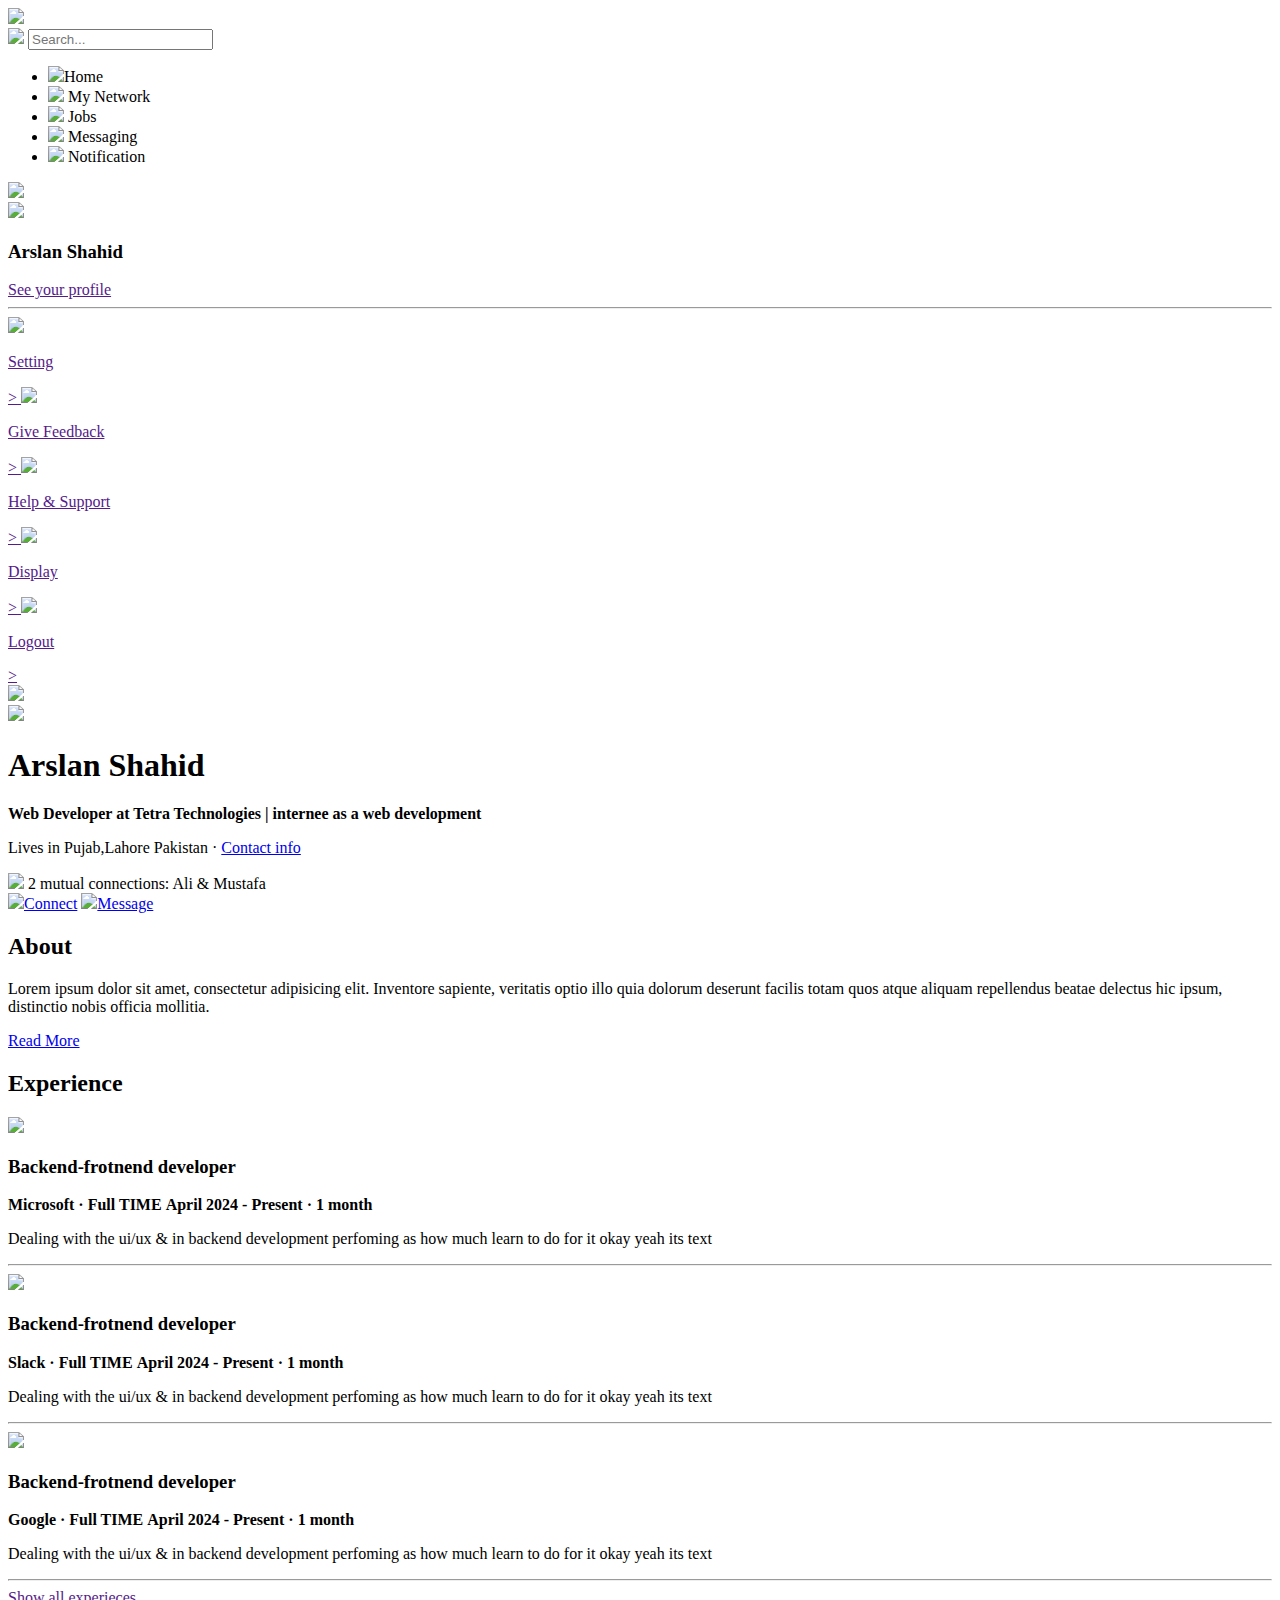
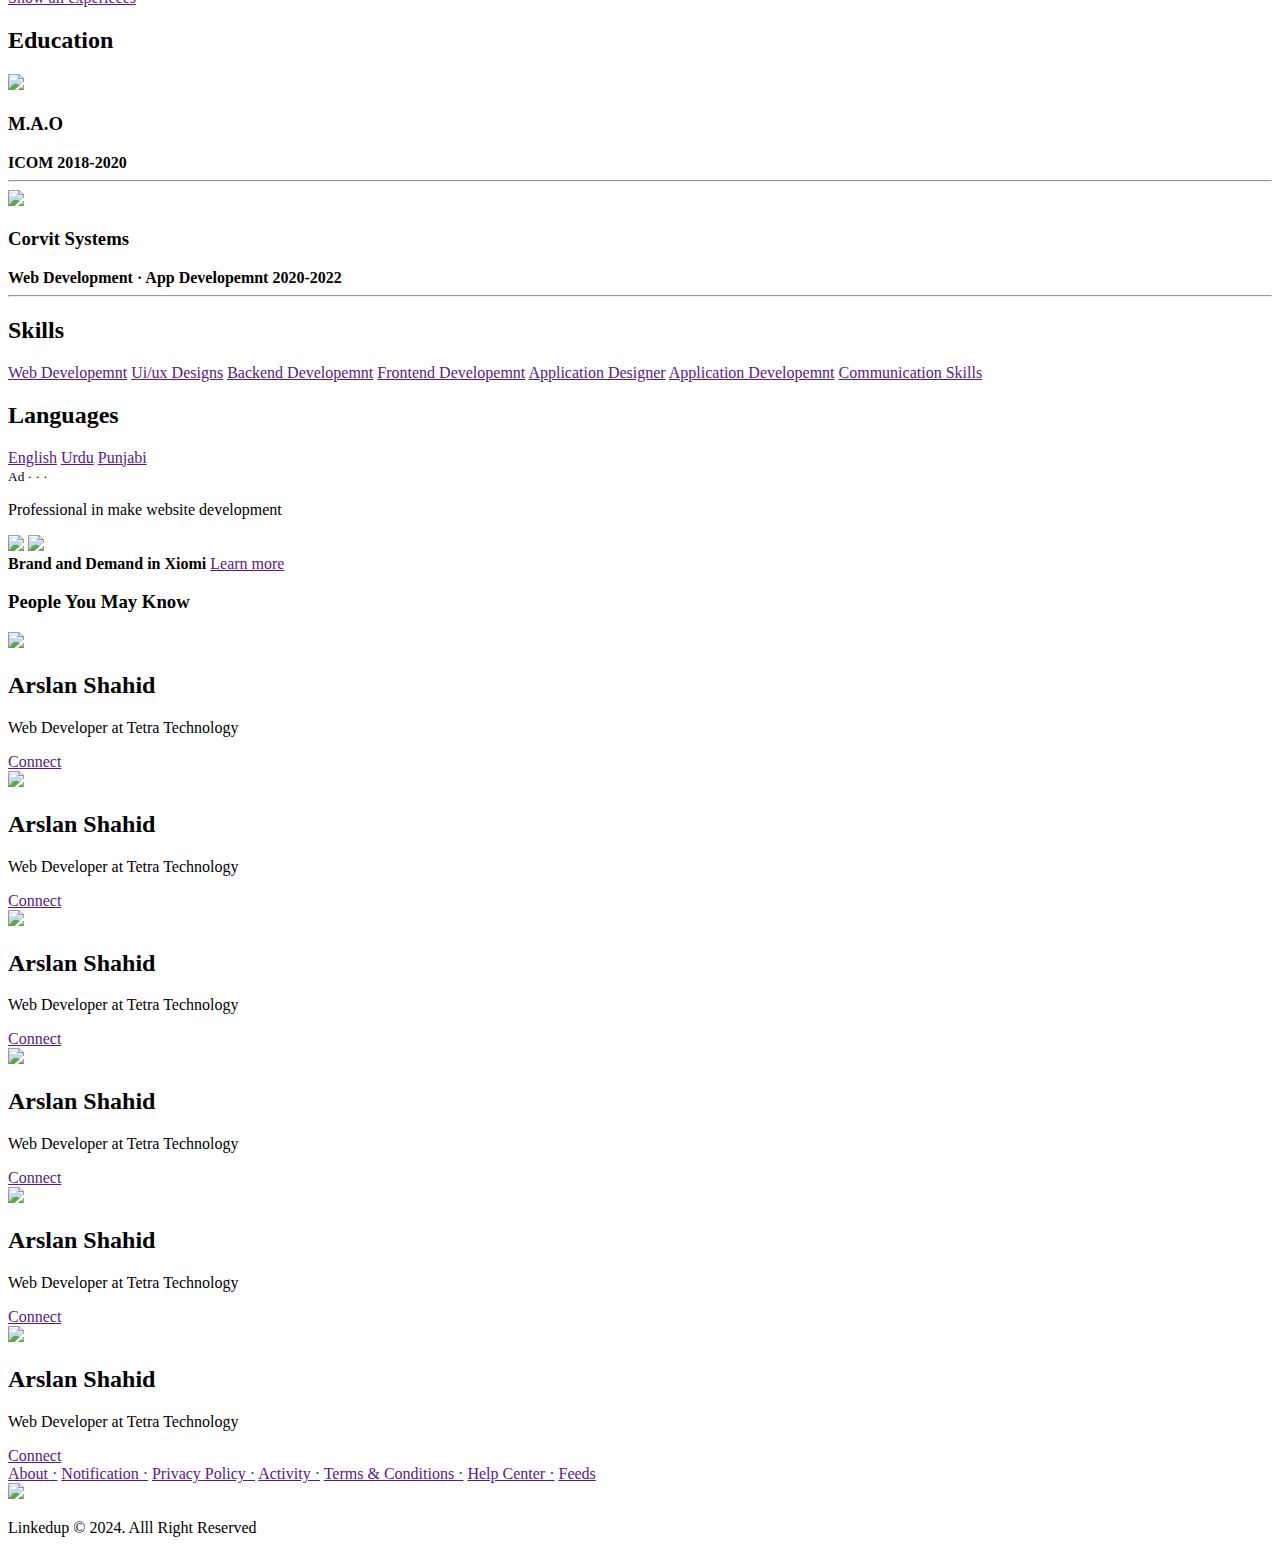
==== profile.html @ 80c4f00a "Add files via upload" ====
<!DOCTYPE html>
<html lang="en">
<head>
    <meta charset="UTF-8">
    <meta name="viewport" content="width=device-width, initial-scale=1.0">
    <title>Linkedim | Clone Practice</title>
    <link rel="stylesheet" href="css/style.css" >
</head>
<body>

<nav class="navbar">
    <div class="navbar-left">
        <a href="index.html" class="logo"><img src="images/logo.png"></a>

        <div class="searchbox">
           <img src="images/search.png">
           <input type="text" placeholder="Search...">
        </div>
    </div>
    <div class="navbar-center">
        <ul>
            <li><a class="active-link"><img src="images/home.png"><span>Home</span></a></li>
            <li><a><img src="images/network.png"> <span>My Network</span></a></li>
            <li><a><img src="images/jobs.png"> <span>Jobs</span></a></li>
            <li><a><img src="images/message.png"> <span>Messaging</span></a></li>
            <li><a><img src="images/notification.png"> <span>Notification</span></a></li>
        </ul>
    </div>
    <div class="navbar-right">
        <div class="online" onclick="togglemenu()">
         <img src="images/user-1.jpg" class="nav-profile-img">
        </div>
    </div>

     <div class="profile-menu-dropdown" id="profileMenu">
        <div class="profile-menu">
            <div class="user-info">
                <img src="images/user-1.jpg">
                <div>
                    <h3>Arslan Shahid</h3>
                    <a href="">See your profile</a>
                </div>
            </div>
            <hr>
            <a href="" class="profile-menu-link">
                <img src="images/setting.png">
                <p>Setting</p>
                <span>></span>
            </a>
            <a href="" class="profile-menu-link">
                <img src="images/feedback.png">
                <p>Give Feedback</p>
                <span>></span>
            </a>
            <a href="" class="profile-menu-link">
                <img src="images/help.png">
                <p>Help & Support</p>
                <span>></span>
            </a>
            <a href="" class="profile-menu-link">
                <img src="images/display.png">
                <p>Display</p>
                <span>></span>
            </a>
            <a href="" class="profile-menu-link">
                <img src="images/logout.png">
                <p>Logout</p>
                <span>></span>
            </a>
        </div>
     </div>
</nav>
<!-- ------------------------- Top Navigation Navbar ended ----------------- -->

   <div class="container">    
    <div class="profile-main">
          <div class="profile-container">
             <img src="images/cover-pic.png" width="100%">
              <div class="profile-container-inner">
                 <img src="images/user-1.jpg" class="profile-pic">
                  <h1>Arslan Shahid</h1>
                  <b>Web Developer at Tetra Technologies | internee as a web development </b>
                   <p>Lives in Pujab,Lahore Pakistan &middot; <a href="#">Contact info</a></p>
                   <div class="mutual-connection">
                       <img src="images/user-1.jpg" width="26px">
                        <span>2 mutual connections: Ali & Mustafa</span>           
                   </div>
                   <div class="profile-btn">
                      <a href="#" class="primary-btn"><img src="images/connect.png">Connect</a>
                      <a href="#"><img src="images/message.png">Message</a>
                   </div>
              </div>
          </div>
          <div class="profile-description">
             <h2>About</h2>
             <p>Lorem ipsum dolor sit amet, consectetur adipisicing elit. Inventore sapiente, veritatis optio illo quia dolorum deserunt facilis totam
                 quos atque aliquam repellendus beatae delectus hic ipsum, distinctio nobis officia mollitia.</p>
                 <a href="#" class="see-more-link">Read More</a>
          </div>
          <div class="profile-description">
            <h2>Experience</h2>
            <div class="profile-experience">
                <img src="images/microsoft.png" >
                <div>
                    <h3>Backend-frotnend developer</h3>
                    <b>Microsoft &middot; Full TIME</b>
                    <b>April 2024 - Present &middot;  1 month</b>
                    <p>Dealing with the ui/ux & in backend development perfoming 
                       as how much learn to do for it okay yeah its text </p>
                       <hr>
                </div>
            </div>
            <div class="profile-experience">
                <img src="images/slack.png" >
                <div>
                    <h3>Backend-frotnend developer</h3>
                    <b>Slack &middot; Full TIME</b>
                    <b>April 2024 - Present &middot;  1 month</b>
                    <p>Dealing with the ui/ux & in backend development perfoming 
                       as how much learn to do for it okay yeah its text </p>
                       <hr>
                </div>
            </div>
            <div class="profile-experience">
                <img src="images/google.png" >
                <div>
                    <h3>Backend-frotnend developer</h3>
                    <b>Google &middot; Full TIME</b>
                    <b>April 2024 - Present &middot;  1 month</b>
                    <p>Dealing with the ui/ux & in backend development perfoming 
                       as how much learn to do for it okay yeah its text </p>
                       <hr>
                       <a href="" class="experience-link">Show all experieces<img src="images/right-arrow.png" alt=""></a>
                </div>
            </div>         
          </div>

          <div class="profile-description">
            <h2>Education</h2>
            <div class="profile-experience">
                <img src="images/stanford.png">
                <div>
                    <h3>M.A.O</h3>
                    <b>ICOM</b>
                    <b>2018-2020</b>
                    <hr>
                </div>
            </div>
            <div class="profile-experience">
                <img src="images/north.png">
                <div>
                    <h3>Corvit Systems</h3>
                    <b>Web Development &middot; App Developemnt</b>
                    <b>2020-2022</b>
                    <hr>
                </div>
            </div>
          </div>

          <div class="profile-description">
            <h2>Skills</h2>
             <a href="" class="skills-btn">Web Developemnt</a>
             <a href="" class="skills-btn">Ui/ux Designs</a>
             <a href="" class="skills-btn">Backend Developemnt</a>
             <a href="" class="skills-btn">Frontend Developemnt</a>
             <a href="" class="skills-btn">Application Designer</a>
             <a href="" class="skills-btn">Application Developemnt</a>
             <a href="" class="skills-btn">Communication Skills</a>
          </div>
     <div class="profile-description">
        <h2>Languages</h2>
        <a href="" class="language-btn">English</a>
        <a href="" class="language-btn">Urdu</a>
        <a href="" class="language-btn">Punjabi</a>
     </div>
    </div>

     <div class="profile-sidebar-right">
        <div class="sidebar-ad">
            <small>Ad &middot; &middot; &middot;</small>
            <P>Professional in make website development </P>   
              <div>
                <img src="images/user-1.jpg" >
                <img src="images/mi-logo.png" >
              </div>
              <b>Brand and Demand in Xiomi</b>
              <a href="" class="ad-button">Learn more</a>
          </div> 
          <div class="sidebar-people">
             <h3>People You May Know</h3>

             <div class="sidebar-people-row">
                <img src="images/user-1.jpg">
                <div>
                    <h2>Arslan Shahid</h2>
                    <p>Web Developer at Tetra Technology</p>
                    <a href="">Connect</a>
                </div>
             </div>
             <div class="sidebar-people-row">
                <img src="images/user-1.jpg">
                <div>
                    <h2>Arslan Shahid</h2>
                    <p>Web Developer at Tetra Technology</p>
                    <a href="">Connect</a>
                </div>
             </div>
             <div class="sidebar-people-row">
                <img src="images/user-1.jpg">
                <div>
                    <h2>Arslan Shahid</h2>
                    <p>Web Developer at Tetra Technology</p>
                    <a href="">Connect</a>
                </div>
             </div>
             <div class="sidebar-people-row">
                <img src="images/user-1.jpg">
                <div>
                    <h2>Arslan Shahid</h2>
                    <p>Web Developer at Tetra Technology</p>
                    <a href="">Connect</a>
                </div>
             </div>
             <div class="sidebar-people-row">
                <img src="images/user-1.jpg">
                <div>
                    <h2>Arslan Shahid</h2>
                    <p>Web Developer at Tetra Technology</p>
                    <a href="">Connect</a>
                </div>
             </div>
             <div class="sidebar-people-row">
                <img src="images/user-1.jpg">
                <div>
                    <h2>Arslan Shahid</h2>
                    <p>Web Developer at Tetra Technology</p>
                    <a href="">Connect</a>
                </div>
             </div>
          </div>
     </div>
   </div>
   
    <div class="profile-footer">
        <div class="sidebar-usefull-link">
            <a href="">About  &middot;</a>
            <a href="">Notification  &middot;</a>
            <a href="">Privacy Policy  &middot;</a>
            <a href="">Activity  &middot;</a>
            <a href="">Terms & Conditions  &middot;</a>
            <a href="">Help Center  &middot;</a>
            <a href="">Feeds</a>
        </div> 
        <div class="copyright-msg">
            <img src="images/logo.png">
            <p>Linkedup &#169; 2024. Alll Right Reserved</p>
      </div>
    </div>






<script>
  let profileMenu = document.getElementById("profileMenu");
     function togglemenu(){
         profileMenu.classList.toggle("open-menu");
     }
</script>
</body>
</html>
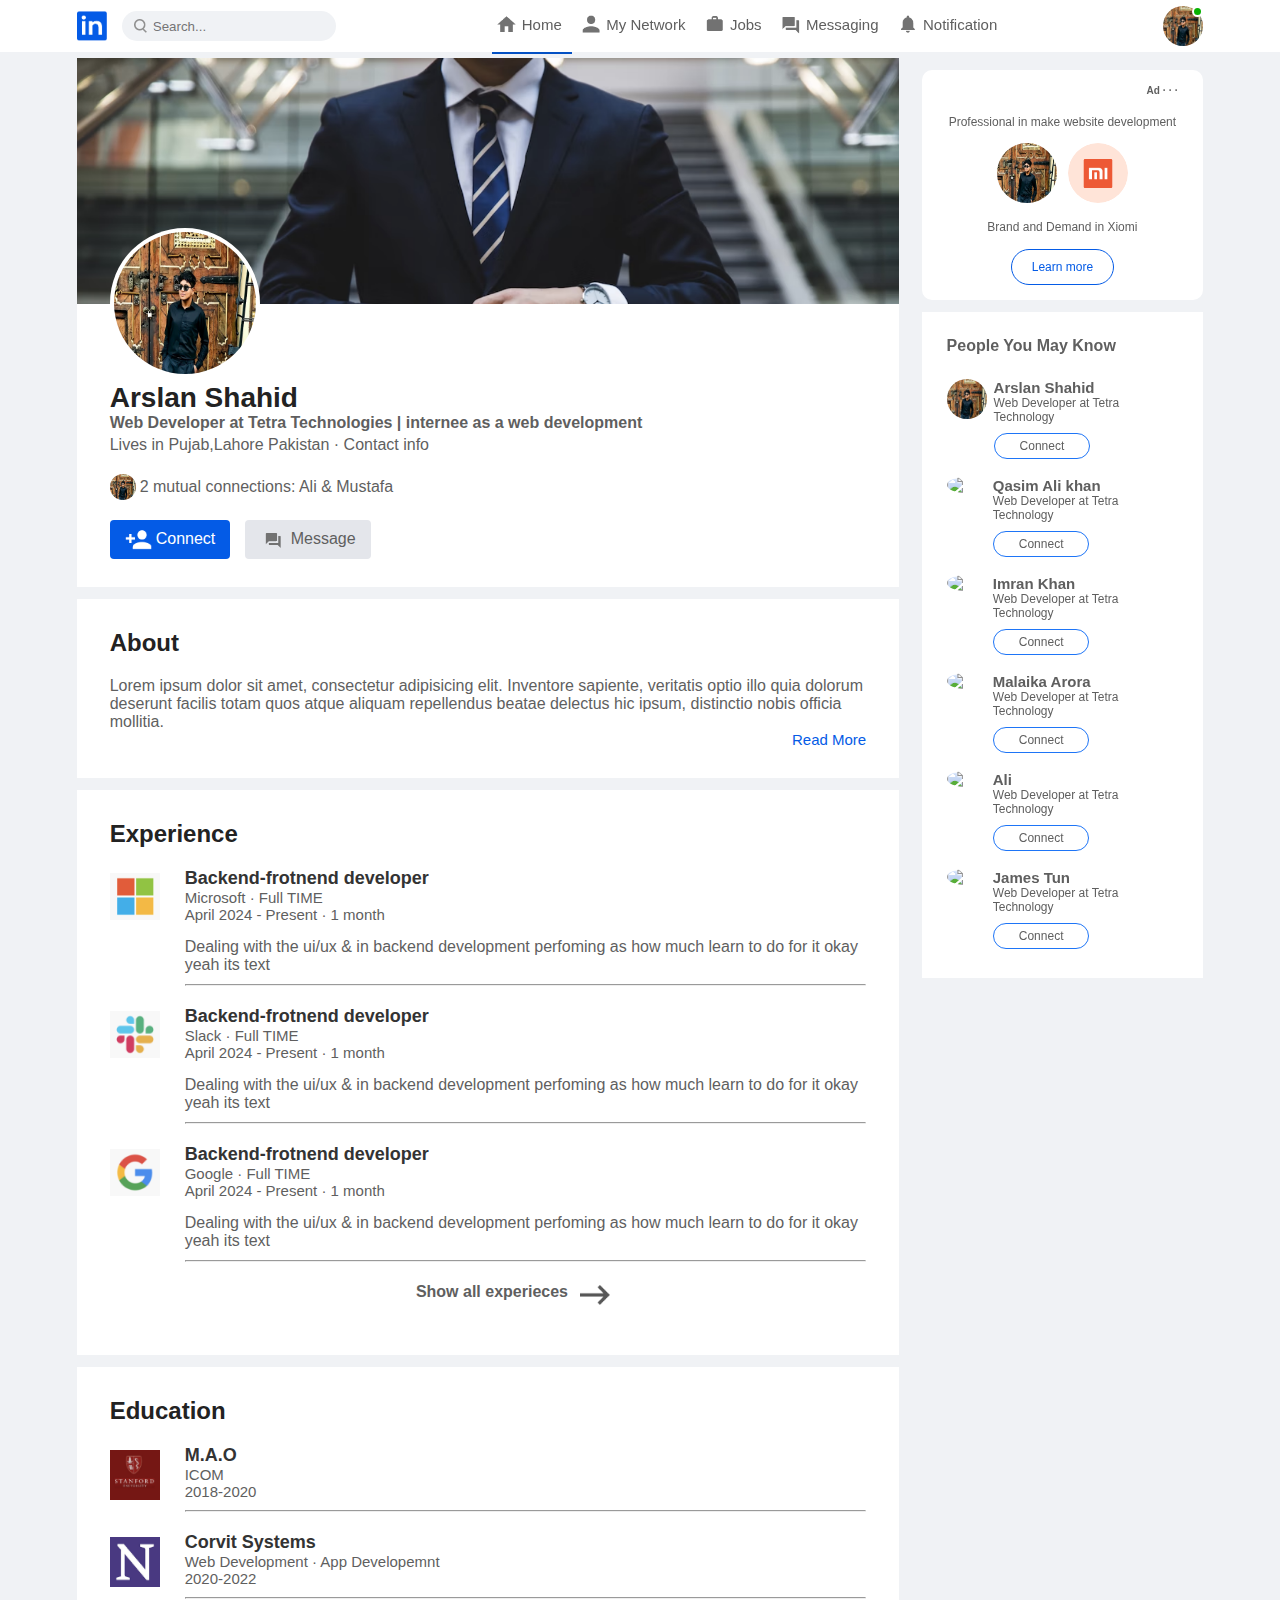
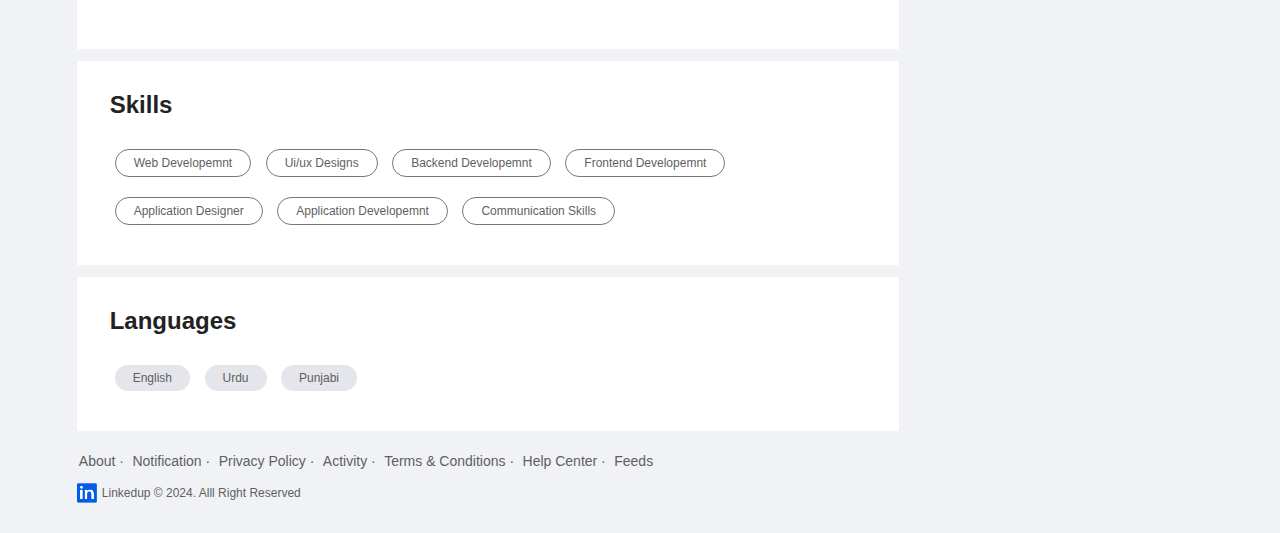
==== commit ada968b2: "updated" ====
--- a/profile.html
+++ b/profile.html
@@ -1,272 +1,273 @@
 <!DOCTYPE html>
 <html lang="en">
+
 <head>
     <meta charset="UTF-8">
     <meta name="viewport" content="width=device-width, initial-scale=1.0">
     <title>Linkedim | Clone Practice</title>
-    <link rel="stylesheet" href="css/style.css" >
+    <link rel="stylesheet" href="css/style.css">
 </head>
+
 <body>
-
-<nav class="navbar">
-    <div class="navbar-left">
-        <a href="index.html" class="logo"><img src="images/logo.png"></a>
-
-        <div class="searchbox">
-           <img src="images/search.png">
-           <input type="text" placeholder="Search...">
+    
+   <div class="nav-container">
+    <nav class="navbar">
+        <div class="navbar-left">
+            <a href="index.html" class="logo"><img src="images/logo.png"></a>
+
+            <div class="searchbox">
+                <img src="images/search.png">
+                <input type="text" placeholder="Search...">
+            </div>
+        </div>
+        <div class="navbar-center">
+            <ul>
+                <li><a class="active-link"><img src="images/home.png"><span>Home</span></a></li>
+                <li><a><img src="images/network.png"> <span>My Network</span></a></li>
+                <li><a><img src="images/jobs.png"> <span>Jobs</span></a></li>
+                <li><a><img src="images/message.png"> <span>Messaging</span></a></li>
+                <li><a><img src="images/notification.png"> <span>Notification</span></a></li>
+            </ul>
+        </div>
+        <div class="navbar-right">
+            <div class="online" onclick="togglemenu()">
+                <img src="images/user-1.jpg" class="nav-profile-img">
+            </div>
+        </div>
+
+        <div class="profile-menu-dropdown" id="profileMenu">
+            <div class="profile-menu">
+                <div class="user-info">
+                    <img src="images/user-1.jpg">
+                    <div>
+                        <h3>Arslan Shahid</h3>
+                        <a href="">See your profile</a>
+                    </div>
+                </div>
+                <hr>
+                <a href="" class="profile-menu-link">
+                    <img src="images/setting.png">
+                    <p>Setting</p>
+                    <span>></span>
+                </a>
+                <a href="" class="profile-menu-link">
+                    <img src="images/feedback.png">
+                    <p>Give Feedback</p>
+                    <span>></span>
+                </a>
+                <a href="" class="profile-menu-link">
+                    <img src="images/help.png">
+                    <p>Help & Support</p>
+                    <span>></span>
+                </a>
+                <a href="" class="profile-menu-link">
+                    <img src="images/display.png">
+                    <p>Display</p>
+                    <span>></span>
+                </a>
+                <a href="" class="profile-menu-link">
+                    <img src="images/logout.png">
+                    <p>Logout</p>
+                    <span>></span>
+                </a>
+            </div>
+        </div>
+    </nav>
+   </div>
+    <!-- ------------------------- Top Navigation Navbar ended ----------------- -->
+
+    <div class="container">
+        <div class="profile-main">
+            <div class="profile-container">
+                <img src="images/cover-pic.png" width="100%">
+                <div class="profile-container-inner">
+                    <img src="images/user-1.jpg" class="profile-pic">
+                    <h1>Arslan Shahid</h1>
+                    <b>Web Developer at Tetra Technologies | internee as a web development </b>
+                    <p>Lives in Pujab,Lahore Pakistan &middot; <a href="#">Contact info</a></p>
+                    <div class="mutual-connection">
+                        <img src="images/user-1.jpg" width="26px">
+                        <span>2 mutual connections: Ali & Mustafa</span>
+                    </div>
+                    <div class="profile-btn">
+                        <a href="#" class="primary-btn"><img src="images/connect.png">Connect</a>
+                        <a href="#"><img src="images/message.png">Message</a>
+                    </div>
+                </div>
+            </div>
+            <div class="profile-description">
+                <h2>About</h2>
+                <p>Lorem ipsum dolor sit amet, consectetur adipisicing elit. Inventore sapiente, veritatis optio illo
+                    quia dolorum deserunt facilis totam
+                    quos atque aliquam repellendus beatae delectus hic ipsum, distinctio nobis officia mollitia.</p>
+                <a href="#" class="see-more-link">Read More</a>
+            </div>
+            <div class="profile-description">
+                <h2>Experience</h2>
+                <div class="profile-experience">
+                    <img src="images/microsoft.png">
+                    <div>
+                        <h3>Backend-frotnend developer</h3>
+                        <b>Microsoft &middot; Full TIME</b>
+                        <b>April 2024 - Present &middot; 1 month</b>
+                        <p>Dealing with the ui/ux & in backend development perfoming
+                            as how much learn to do for it okay yeah its text </p>
+                        <hr>
+                    </div>
+                </div>
+                <div class="profile-experience">
+                    <img src="images/slack.png">
+                    <div>
+                        <h3>Backend-frotnend developer</h3>
+                        <b>Slack &middot; Full TIME</b>
+                        <b>April 2024 - Present &middot; 1 month</b>
+                        <p>Dealing with the ui/ux & in backend development perfoming
+                            as how much learn to do for it okay yeah its text </p>
+                        <hr>
+                    </div>
+                </div>
+                <div class="profile-experience">
+                    <img src="images/google.png">
+                    <div>
+                        <h3>Backend-frotnend developer</h3>
+                        <b>Google &middot; Full TIME</b>
+                        <b>April 2024 - Present &middot; 1 month</b>
+                        <p>Dealing with the ui/ux & in backend development perfoming
+                            as how much learn to do for it okay yeah its text </p>
+                        <hr>
+                        <a href="" class="experience-link">Show all experieces<img src="images/right-arrow.png"
+                                alt=""></a>
+                    </div>
+                </div>
+            </div>
+
+            <div class="profile-description">
+                <h2>Education</h2>
+                <div class="profile-experience">
+                    <img src="images/stanford.png">
+                    <div>
+                        <h3>M.A.O</h3>
+                        <b>ICOM</b>
+                        <b>2018-2020</b>
+                        <hr>
+                    </div>
+                </div>
+                <div class="profile-experience">
+                    <img src="images/north.png">
+                    <div>
+                        <h3>Corvit Systems</h3>
+                        <b>Web Development &middot; App Developemnt</b>
+                        <b>2020-2022</b>
+                        <hr>
+                    </div>
+                </div>
+            </div>
+
+            <div class="profile-description">
+                <h2>Skills</h2>
+                <a href="" class="skills-btn">Web Developemnt</a>
+                <a href="" class="skills-btn">Ui/ux Designs</a>
+                <a href="" class="skills-btn">Backend Developemnt</a>
+                <a href="" class="skills-btn">Frontend Developemnt</a>
+                <a href="" class="skills-btn">Application Designer</a>
+                <a href="" class="skills-btn">Application Developemnt</a>
+                <a href="" class="skills-btn">Communication Skills</a>
+            </div>
+            <div class="profile-description">
+                <h2>Languages</h2>
+                <a href="" class="language-btn">English</a>
+                <a href="" class="language-btn">Urdu</a>
+                <a href="" class="language-btn">Punjabi</a>
+            </div>
+        </div>
+
+        <div class="profile-sidebar-right">
+            <div class="sidebar-ad">
+                <small>Ad &middot; &middot; &middot;</small>
+                <P>Professional in make website development </P>
+                <div>
+                    <img src="images/user-1.jpg">
+                    <img src="images/mi-logo.png">
+                </div>
+                <b>Brand and Demand in Xiomi</b>
+                <a href="" class="ad-button">Learn more</a>
+            </div>
+            <div class="sidebar-people">
+                <h3>People You May Know</h3>
+
+                <div class="sidebar-people-row">
+                    <img src="images/user-1.jpg">
+                    <div>
+                        <h2>Arslan Shahid</h2>
+                        <p>Web Developer at Tetra Technology</p>
+                        <a href="">Connect</a>
+                    </div>
+                </div>
+                <div class="sidebar-people-row">
+                    <img src="images/connect2.jpeg">
+                    <div>
+                        <h2>Qasim Ali khan</h2>
+                        <p>Web Developer at Tetra Technology</p>
+                        <a href="">Connect</a>
+                    </div>
+                </div>
+                <div class="sidebar-people-row">
+                    <img src="images/connect3.jpeg">
+                    <div>
+                        <h2>Imran Khan</h2>
+                        <p>Web Developer at Tetra Technology</p>
+                        <a href="">Connect</a>
+                    </div>
+                </div>
+                <div class="sidebar-people-row">
+                    <img src="images/connect4.jpeg">
+                    <div>
+                        <h2>Malaika Arora</h2>
+                        <p>Web Developer at Tetra Technology</p>
+                        <a href="">Connect</a>
+                    </div>
+                </div>
+                <div class="sidebar-people-row">
+                    <img src="images/connect5.jpeg">
+                    <div>
+                        <h2>Ali</h2>
+                        <p>Web Developer at Tetra Technology</p>
+                        <a href="">Connect</a>
+                    </div>
+                </div>
+                <div class="sidebar-people-row">
+                    <img src="images/connect6.jpeg">
+                    <div>
+                        <h2>James Tun</h2>
+                        <p>Web Developer at Tetra Technology</p>
+                        <a href="">Connect</a>
+                    </div>
+                </div>
+            </div>
         </div>
     </div>
-    <div class="navbar-center">
-        <ul>
-            <li><a class="active-link"><img src="images/home.png"><span>Home</span></a></li>
-            <li><a><img src="images/network.png"> <span>My Network</span></a></li>
-            <li><a><img src="images/jobs.png"> <span>Jobs</span></a></li>
-            <li><a><img src="images/message.png"> <span>Messaging</span></a></li>
-            <li><a><img src="images/notification.png"> <span>Notification</span></a></li>
-        </ul>
-    </div>
-    <div class="navbar-right">
-        <div class="online" onclick="togglemenu()">
-         <img src="images/user-1.jpg" class="nav-profile-img">
-        </div>
-    </div>
-
-     <div class="profile-menu-dropdown" id="profileMenu">
-        <div class="profile-menu">
-            <div class="user-info">
-                <img src="images/user-1.jpg">
-                <div>
-                    <h3>Arslan Shahid</h3>
-                    <a href="">See your profile</a>
-                </div>
-            </div>
-            <hr>
-            <a href="" class="profile-menu-link">
-                <img src="images/setting.png">
-                <p>Setting</p>
-                <span>></span>
-            </a>
-            <a href="" class="profile-menu-link">
-                <img src="images/feedback.png">
-                <p>Give Feedback</p>
-                <span>></span>
-            </a>
-            <a href="" class="profile-menu-link">
-                <img src="images/help.png">
-                <p>Help & Support</p>
-                <span>></span>
-            </a>
-            <a href="" class="profile-menu-link">
-                <img src="images/display.png">
-                <p>Display</p>
-                <span>></span>
-            </a>
-            <a href="" class="profile-menu-link">
-                <img src="images/logout.png">
-                <p>Logout</p>
-                <span>></span>
-            </a>
-        </div>
-     </div>
-</nav>
-<!-- ------------------------- Top Navigation Navbar ended ----------------- -->
-
-   <div class="container">    
-    <div class="profile-main">
-          <div class="profile-container">
-             <img src="images/cover-pic.png" width="100%">
-              <div class="profile-container-inner">
-                 <img src="images/user-1.jpg" class="profile-pic">
-                  <h1>Arslan Shahid</h1>
-                  <b>Web Developer at Tetra Technologies | internee as a web development </b>
-                   <p>Lives in Pujab,Lahore Pakistan &middot; <a href="#">Contact info</a></p>
-                   <div class="mutual-connection">
-                       <img src="images/user-1.jpg" width="26px">
-                        <span>2 mutual connections: Ali & Mustafa</span>           
-                   </div>
-                   <div class="profile-btn">
-                      <a href="#" class="primary-btn"><img src="images/connect.png">Connect</a>
-                      <a href="#"><img src="images/message.png">Message</a>
-                   </div>
-              </div>
-          </div>
-          <div class="profile-description">
-             <h2>About</h2>
-             <p>Lorem ipsum dolor sit amet, consectetur adipisicing elit. Inventore sapiente, veritatis optio illo quia dolorum deserunt facilis totam
-                 quos atque aliquam repellendus beatae delectus hic ipsum, distinctio nobis officia mollitia.</p>
-                 <a href="#" class="see-more-link">Read More</a>
-          </div>
-          <div class="profile-description">
-            <h2>Experience</h2>
-            <div class="profile-experience">
-                <img src="images/microsoft.png" >
-                <div>
-                    <h3>Backend-frotnend developer</h3>
-                    <b>Microsoft &middot; Full TIME</b>
-                    <b>April 2024 - Present &middot;  1 month</b>
-                    <p>Dealing with the ui/ux & in backend development perfoming 
-                       as how much learn to do for it okay yeah its text </p>
-                       <hr>
-                </div>
-            </div>
-            <div class="profile-experience">
-                <img src="images/slack.png" >
-                <div>
-                    <h3>Backend-frotnend developer</h3>
-                    <b>Slack &middot; Full TIME</b>
-                    <b>April 2024 - Present &middot;  1 month</b>
-                    <p>Dealing with the ui/ux & in backend development perfoming 
-                       as how much learn to do for it okay yeah its text </p>
-                       <hr>
-                </div>
-            </div>
-            <div class="profile-experience">
-                <img src="images/google.png" >
-                <div>
-                    <h3>Backend-frotnend developer</h3>
-                    <b>Google &middot; Full TIME</b>
-                    <b>April 2024 - Present &middot;  1 month</b>
-                    <p>Dealing with the ui/ux & in backend development perfoming 
-                       as how much learn to do for it okay yeah its text </p>
-                       <hr>
-                       <a href="" class="experience-link">Show all experieces<img src="images/right-arrow.png" alt=""></a>
-                </div>
-            </div>         
-          </div>
-
-          <div class="profile-description">
-            <h2>Education</h2>
-            <div class="profile-experience">
-                <img src="images/stanford.png">
-                <div>
-                    <h3>M.A.O</h3>
-                    <b>ICOM</b>
-                    <b>2018-2020</b>
-                    <hr>
-                </div>
-            </div>
-            <div class="profile-experience">
-                <img src="images/north.png">
-                <div>
-                    <h3>Corvit Systems</h3>
-                    <b>Web Development &middot; App Developemnt</b>
-                    <b>2020-2022</b>
-                    <hr>
-                </div>
-            </div>
-          </div>
-
-          <div class="profile-description">
-            <h2>Skills</h2>
-             <a href="" class="skills-btn">Web Developemnt</a>
-             <a href="" class="skills-btn">Ui/ux Designs</a>
-             <a href="" class="skills-btn">Backend Developemnt</a>
-             <a href="" class="skills-btn">Frontend Developemnt</a>
-             <a href="" class="skills-btn">Application Designer</a>
-             <a href="" class="skills-btn">Application Developemnt</a>
-             <a href="" class="skills-btn">Communication Skills</a>
-          </div>
-     <div class="profile-description">
-        <h2>Languages</h2>
-        <a href="" class="language-btn">English</a>
-        <a href="" class="language-btn">Urdu</a>
-        <a href="" class="language-btn">Punjabi</a>
-     </div>
-    </div>
-
-     <div class="profile-sidebar-right">
-        <div class="sidebar-ad">
-            <small>Ad &middot; &middot; &middot;</small>
-            <P>Professional in make website development </P>   
-              <div>
-                <img src="images/user-1.jpg" >
-                <img src="images/mi-logo.png" >
-              </div>
-              <b>Brand and Demand in Xiomi</b>
-              <a href="" class="ad-button">Learn more</a>
-          </div> 
-          <div class="sidebar-people">
-             <h3>People You May Know</h3>
-
-             <div class="sidebar-people-row">
-                <img src="images/user-1.jpg">
-                <div>
-                    <h2>Arslan Shahid</h2>
-                    <p>Web Developer at Tetra Technology</p>
-                    <a href="">Connect</a>
-                </div>
-             </div>
-             <div class="sidebar-people-row">
-                <img src="images/user-1.jpg">
-                <div>
-                    <h2>Arslan Shahid</h2>
-                    <p>Web Developer at Tetra Technology</p>
-                    <a href="">Connect</a>
-                </div>
-             </div>
-             <div class="sidebar-people-row">
-                <img src="images/user-1.jpg">
-                <div>
-                    <h2>Arslan Shahid</h2>
-                    <p>Web Developer at Tetra Technology</p>
-                    <a href="">Connect</a>
-                </div>
-             </div>
-             <div class="sidebar-people-row">
-                <img src="images/user-1.jpg">
-                <div>
-                    <h2>Arslan Shahid</h2>
-                    <p>Web Developer at Tetra Technology</p>
-                    <a href="">Connect</a>
-                </div>
-             </div>
-             <div class="sidebar-people-row">
-                <img src="images/user-1.jpg">
-                <div>
-                    <h2>Arslan Shahid</h2>
-                    <p>Web Developer at Tetra Technology</p>
-                    <a href="">Connect</a>
-                </div>
-             </div>
-             <div class="sidebar-people-row">
-                <img src="images/user-1.jpg">
-                <div>
-                    <h2>Arslan Shahid</h2>
-                    <p>Web Developer at Tetra Technology</p>
-                    <a href="">Connect</a>
-                </div>
-             </div>
-          </div>
-     </div>
-   </div>
-   
+
     <div class="profile-footer">
         <div class="sidebar-usefull-link">
-            <a href="">About  &middot;</a>
-            <a href="">Notification  &middot;</a>
-            <a href="">Privacy Policy  &middot;</a>
-            <a href="">Activity  &middot;</a>
-            <a href="">Terms & Conditions  &middot;</a>
-            <a href="">Help Center  &middot;</a>
+            <a href="">About &middot;</a>
+            <a href="">Notification &middot;</a>
+            <a href="">Privacy Policy &middot;</a>
+            <a href="">Activity &middot;</a>
+            <a href="">Terms & Conditions &middot;</a>
+            <a href="">Help Center &middot;</a>
             <a href="">Feeds</a>
-        </div> 
+        </div>
         <div class="copyright-msg">
             <img src="images/logo.png">
             <p>Linkedup &#169; 2024. Alll Right Reserved</p>
-      </div>
+        </div>
     </div>
-
-
-
-
-
-
-<script>
-  let profileMenu = document.getElementById("profileMenu");
-     function togglemenu(){
-         profileMenu.classList.toggle("open-menu");
-     }
-</script>
+    <script>
+        let profileMenu = document.getElementById("profileMenu");
+        function togglemenu() {
+            profileMenu.classList.toggle("open-menu");
+        }
+    </script>
 </body>
+
 </html>--- a/css/style.css
+++ b/css/style.css
@@ -0,0 +1,1134 @@
+* {
+    margin: 0;
+    padding: 0;
+    box-sizing: border-box;
+    font-family: sans-serif;
+}
+
+
+body {
+    background: #f0f2f5;
+    color: #5f5f5f;
+}
+
+a {
+    text-decoration: none;
+    color: #5f5f5f;
+}
+
+.nav-container{
+ background: #fff !important;
+ top: 0;
+ z-index: 100;
+ position: sticky;
+}
+
+.navbar {
+    display: flex;
+    align-items: center;
+    justify-content: space-between;
+    padding: 6px 6%;
+    top: 0;
+    z-index: 100;
+    position: sticky;
+}
+
+.logo img {
+    width: 30px;
+    display: block;
+    margin-right: 15px;
+}
+
+.navbar-center ul li {
+    display: inline-block;
+    list-style: none;
+}
+
+.navbar-center ul li a {
+    font-size: 15px;
+    align-items: center;
+    display: flex;
+    padding-right: 10px;
+    margin-top: 5px 8px;
+    position: relative;
+    cursor: pointer;
+}
+
+.navbar-center ul li a::after {
+    content: '';
+    width: 0;
+    height: 2px;
+    background: #0451c4;
+    bottom: -15px;
+    position: absolute;
+    transition: width 0.3s;
+}
+
+.navbar-center ul li a:hover::after,
+.navbar-center ul li a.active-link::after {
+    width: 100%;
+}
+
+.navbar-center ul li a img {
+    width: 30px;
+}
+
+.nav-profile-img {
+    width: 40px;
+    border-radius: 50%;
+    position: relative;
+    display: block;
+    cursor: pointer;
+}
+
+.online {
+    position: relative;
+}
+
+.online::after {
+    content: '';
+    width: 7px;
+    height: 7px;
+    border-radius: 50%;
+    border: 2px solid #fff;
+    background: #08b102;
+    position: absolute;
+    right: 0;
+    top: 0;
+}
+
+.searchbox {
+    display: flex;
+    align-items: center;
+    background: #f0f2f5;
+    padding: 2px 6px;
+    border-radius: 30px;
+
+}
+
+.navbar-left {
+    display: flex;
+    justify-content: center;
+}
+
+.searchbox input {
+    border: none;
+    border-radius: 30px;
+    background: transparent;
+    outline: none;
+}
+
+.searchbox img {
+    width: 17px;
+    margin: 4px;
+    padding: 2px;
+}
+
+.container {
+    flex-wrap: wrap;
+    padding: 6px 6%;
+    display: flex;
+    justify-content: space-between;
+    max-width: 1500px;
+   
+}
+
+/* ------------------------------------------ */
+.left-sidebar {
+    flex-basis: 25%;
+    align-self: start;
+    position: sticky;
+    top: 80px;
+    border-radius: 10px;
+  
+}
+
+.left-sidebar-profile-box {
+    background: #fff;
+    border-radius: 10px;
+}
+
+.left-sidebar-profile-box img{
+    border-radius: 10px 10px 0 0;
+}
+
+.sidebar-profile-info {
+    padding: 0 25px;
+}
+
+.sidebar-profile-info img {
+    width: 90px;
+    border-radius: 50%;
+    background: #fff;
+    padding: 3px;
+    margin-top: -50px;
+    margin-left: 32%;
+    margin-bottom: 10px;
+}
+
+.sidebar-profile-info h1 {
+    font-size: 20px;
+    font-weight: 600;
+    color: #222;
+}
+
+.sidebar-profile-info h3 {
+    font-size: 15px;
+    font-weight: 500;
+    color: #777;
+}
+
+.sidebar-profile-info ul {
+    list-style: none;
+    margin: 20px 0px;
+}
+
+.sidebar-profile-info ul li {
+    margin: 5px;
+    width: 100%;
+    font-size: 13px;
+}
+
+.sidebar-profile-info ul li span {
+    float: right;
+    color: #045be6;
+}
+
+.sidebar-link {
+    display: flex;
+    align-items: center;
+    border-top: 1px solid #ccc;
+}
+
+.sidebar-link a {
+    flex-basis: 50%;
+    display: flex;
+    justify-content: center;
+    align-items: center;
+    padding: 15px 0px;
+    border-left: 1px solid #ccc;
+    font-size: 13px;
+}
+
+.sidebar-link a:first-child {
+    border-left: 0px;
+}
+
+.sidebar-link img {
+    margin-right: 10px;
+    width: 22px;
+}
+
+/* ---------------------------------------- */
+.right-sidebar {
+    flex-basis: 25%;
+    align-self: start;
+    position: sticky;
+    top: 80px;
+}
+
+/* -------------------------------------- */
+.main {
+    flex-basis: 47%;
+    align-self: start;
+    margin-top: 22px;
+}
+
+.sidebar-activity {
+    background: #fff;
+    padding: 5px 25px;
+    margin: 12px 0;
+    border-radius: 10px;
+}
+
+.sidebar-activity h3 {
+    color: #777;
+    font-size: 16px;
+    font-weight: 600;
+    margin: 20px 0 10px;
+}
+
+.sidebar-activity a {
+    color: #5f5f5f;
+    display: flex;
+    align-items: center;
+    margin: 4px 0;
+    font-weight: 400;
+    font-size: 12px;
+}
+
+.sidebar-activity a img {
+    width: 20px;
+    margin-right: 10px;
+}
+
+.discover-more {
+    border-top: 1px solid #ccc;
+    margin-left: -25px;
+    margin-right: -25px;
+    align-items: center;
+}
+
+.discover-more a {
+    display: inline-block;
+    color: #045be6;
+    font-size: 15px;
+    margin: 10px 0 7px 33%;
+}
+
+.sidebar-news {
+    padding: 10px 25px;
+    background: #fff;
+    border-radius: 5px;
+}
+
+.info-icon {
+    float: right;
+    margin-top: 13px;
+    width: 15px;
+}
+
+.sidebar-news h3 {
+    font-size: 18px;
+    font-weight: 600;
+    margin: 10px 0 30px;
+    color: #333;
+}
+
+.sidebar-news a {
+    display: block;
+    font-size: 12px;
+    font-weight: 800;
+    margin-top: 12px;
+    margin-bottom: -5px;
+}
+
+.sidebar-news span {
+    font-size: 11px;
+    margin-bottom: 5px !important;
+}
+
+.sidebar-news .read-more-link {
+    color: #045be6;
+    font-weight: 500;
+    margin: 20px 0;
+}
+
+.sidebar-ad {
+    background: #fff;
+    text-align: center;
+    margin: 12px 0;
+    font-size: 12px;
+    padding: 15px 25px;
+    border-radius: 10px;
+}
+
+.sidebar-ad img {
+    width: 60px;
+    border-radius: 50%;
+    margin: 4px;
+}
+
+.sidebar-ad small {
+    float: right;
+    font-weight: 600;
+}
+
+.sidebar-ad p {
+    display: block;
+    margin-top: 30px;
+    margin-bottom: 10px;
+}
+
+.sidebar-ad b {
+    display: block;
+    font-weight: 500;
+    margin-top: 10px;
+}
+
+.sidebar-ad .ad-button {
+    color: #045be6;
+    display: inline-block;
+    padding: 10px 20px;
+    font-weight: 500;
+    border: 1px solid #045be6;
+    border-radius: 30px;
+    margin: 15px 0px 0px;
+}
+
+.sidebar-usefull-link {
+    padding: 15px 25px;
+    text-align: center;
+}
+
+.sidebar-usefull-link a {
+    margin: 4px 2px;
+    display: inline-block;
+    font-size: 14px;
+}
+
+.copyright-msg {
+    display: flex;
+    justify-content: center;
+    align-items: center;
+    font-size: 12px;
+    margin-top: 10px;
+    font-weight: 500;
+}
+
+.copyright-msg img {
+    width: 20px;
+    margin-right: 5px;
+}
+
+.create-post {
+    background: #fff;
+    border-radius: 5px;
+}
+
+.create-post-input {
+    display: flex;
+    align-items: flex-start;
+    padding: 20px 25px 10px;
+}
+
+.create-post-input img {
+    width: 35px;
+    border-radius: 50%;
+    margin-right: 10px;
+}
+
+.create-post-input textarea {
+    width: 100%;
+    border: 0;
+    outline: 0;
+    resize: none;
+    background: transparent;
+    margin-top: 10px;
+}
+
+.create-post-links {
+    display: flex;
+    align-items: flex-start;
+}
+
+.create-post-links li {
+    list-style: none;
+    display: flex;
+    align-items: center;
+    justify-content: center;
+    font-size: 13px;
+    height: 40px;
+    flex-basis: 25%;
+    border-top: 1px solid #ccc;
+    border-right: 1px solid #ccc;
+    font-weight: 500;
+    border-bottom-right-radius: 5px;
+}
+
+.create-post-links li img {
+    width: 15px;
+    margin-right: 5px;
+}
+
+.create-post-links li:last-child {
+    background: #045be6;
+    color: #fff;
+    border-top: 0;
+    border-right: 0;
+}
+
+.sort-by {
+    display: flex;
+    align-items: center;
+    margin: 10px 0;
+}
+
+.sort-by hr {
+    flex: 1;
+    border: 0.1;
+    height: 1px solid;
+    background: #ccc;
+}
+
+.sort-by p {
+    font-size: 13px;
+    padding-left: 5px;
+}
+
+.sort-by p span {
+    font-weight: 600;
+    cursor: pointer;
+}
+
+.sort-by p span img {
+    width: 15px;
+    margin-left: 5px;
+}
+
+.post {
+    background: #fff;
+    padding: 20px 20px 0px 20px;
+    margin: 5px 0 16px;
+}
+
+.post-author {
+    display: flex;
+    justify-content: flex-start;
+    align-items: flex-start;
+    margin-bottom: 20px;
+}
+
+.post-caption {
+    padding: 15px 0px;
+}
+
+.post-author img {
+    width: 37px;
+    border-radius: 50%;
+    margin-right: 10px;
+    margin-top: 2px;
+}
+
+.post-author h1 {
+    font-size: 18px;
+    color: #333;
+    font-weight: 600;
+}
+
+.post-author small {
+    display: block;
+    font-weight: 300;
+}
+
+.post-status {
+    display: flex;
+    justify-content: space-between;
+    align-items: center;
+    flex-wrap: wrap;
+    font-size: 12px;
+    border-bottom: 1px solid #ccc;
+    padding-bottom: 5px;
+}
+
+.post-status div {
+    display: flex;
+    align-items: center;
+}
+
+.post-status img {
+    margin-right: 5px;
+    width: 18px;
+}
+
+.reactions {
+    margin-left: 10px;
+}
+
+.post-activity {
+    display: flex;
+    justify-content: space-between;
+    align-items: center;
+    padding: 10px 0;
+    font-size: 14px;
+    font-weight: 500;
+}
+
+.post-activity-user-img {
+    width: 22px;
+    border-radius: 50%;
+}
+
+.post-activity div {
+    display: flex;
+    align-items: center;
+}
+
+.post-activity-user-img-icon {
+    width: 13px;
+    margin-left: 4px;
+}
+
+.post-activity-links img {
+    width: 16px;
+    margin-right: 5px;
+}
+
+.profile-menu-dropdown {
+    position: absolute;
+    top: 100%;
+    right: 6%;
+    width: 320px;
+    max-height: 0;
+    overflow: hidden;
+    transition: max-height 0.5s;
+
+}
+
+.profile-menu-dropdown.open-menu {
+    max-height: 380px;
+}
+
+.profile-menu {
+    background-color: #222;
+    color: #fff;
+    padding: 20px;
+    margin: 10px;
+}
+
+.user-info {
+    display: flex;
+    align-items: center;
+}
+
+.user-info img {
+    width: 44px;
+    border-radius: 50%;
+    margin-right: 15px;
+}
+
+.user-info h3 {
+    font-weight: 500;
+    margin-bottom: 0px;
+}
+
+.user-info a {
+    color: #b1adad;
+    font-size: 14px;
+
+}
+
+.profile-menu hr {
+    background: #fff;
+    border: 0;
+    height: 1px;
+    width: 100%;
+    margin: 14px 0 10px;
+}
+
+.profile-menu-link {
+    display: flex;
+    align-items: center;
+    margin: 12px 0;
+    color: #fff;
+    font-size: 14px;
+}
+
+.profile-menu-link p {
+    width: 100%;
+    margin-left: 15px;
+}
+
+.profile-menu-link img {
+
+    width: 30px;
+}
+
+/* ------------------------------------profile page css start------------------------------- */
+
+.profile-main {
+    flex-basis: 73%;
+    max-width: 1400px;
+}
+
+.profile-sidebar-right {
+
+    flex-basis: 25%;
+    align-self: flex-start;
+    position: sticky;
+    top: 70px;
+    max-width: 1400px;
+
+}
+
+.profile-container {
+    background: #fff;
+}
+
+.profile-container-inner {
+    padding: 0 4% 10px;
+}
+
+.profile-pic {
+    width: 150px;
+    border-radius: 50%;
+    margin-top: -80px;
+    padding: 4px;
+    background: #fff;
+}
+
+.profile-container h1 {
+    font-size: 28px;
+    color: #222;
+    font-weight: 600;
+}
+
+.profile-container p {
+    margin-top: 4px;
+}
+
+.mutual-connection {
+    display: flex;
+    align-items: center;
+    margin: 20px 0;
+}
+
+.mutual-connection img {
+    border-radius: 50%;
+    margin-right: 4px;
+}
+
+.profile-btn {
+    margin: 18px 0;
+}
+
+.profile-btn a {
+    display: inline-flex;
+    align-items: center;
+    background: #e4e6eb;
+    padding: 6px 15px;
+    border-radius: 4px;
+    margin-right: 10px;
+
+}
+
+.profile-btn a img {
+    width: 27px;
+    margin-right: 4px;
+
+}
+
+.profile-btn .primary-btn {
+    background: #045be6;
+    color: white;
+}
+
+.profile-description {
+    background: #fff;
+    padding: 20px 4% 30px;
+    margin: 12px 0;
+}
+
+.profile-description h2 {
+    color: #222;
+    margin: 10px 0 20px;
+    font-weight: 600;
+
+}
+
+.see-more-link {
+
+    font-size: 15px;
+    text-align: right;
+    display: block;
+    color: #045be6;
+}
+
+.profile-experience {
+
+    display: flex;
+    align-items: flex-start;
+    margin: 20px 0;
+
+}
+
+.profile-experience img {
+
+    width: 50px;
+    margin-right: 25px;
+    margin-top: 5px;
+
+}
+
+.profile-experience div {
+    width: 100%;
+}
+
+.profile-experience h3 {
+    font-size: 18px;
+    font-weight: 600;
+    color: #333;
+}
+
+.profile-experience b {
+    display: block;
+    font-weight: 500;
+    font-size: 15px;
+}
+
+.profile-experience p {
+
+    margin-top: 15px;
+}
+
+.profile-experience hr {
+
+    border: 0.1;
+    height: 0.1px solid #ccc;
+    margin-top: 10px;
+}
+
+.experience-link {
+    display: flex;
+    align-items: center;
+    justify-content: center;
+    padding-top: 18px;
+    font-weight: 600;
+}
+
+.experience-link img {
+
+    width: 30px;
+    margin-left: 12px;
+
+}
+
+
+.skills-btn {
+    display: inline-block;
+    margin: 10px 5px;
+    padding: 6px 18px;
+    border: 1px solid #777;
+    border-radius: 30px;
+    font-size: 12px;
+    font-weight: 500;
+}
+
+.language-btn {
+
+    display: inline-block;
+    margin: 10px 5px;
+    padding: 6px 18px;
+    background: #e4e6eb;
+    font-size: 12px;
+    font-weight: 400;
+    border-radius: 20px;
+}
+
+/* -----------------right profile sidebar----------------- */
+
+.profile-sidebar-right .sidebar-ad {
+    margin: 0;
+
+}
+
+.sidebar-people {
+
+    background: #fff;
+    padding: 15px 25px;
+    margin: 12px 0;
+    font-size: 12px;
+
+}
+
+.sidebar-people h3 {
+    font-size: 16px;
+    margin: 10px 0 20px;
+    font-weight: 700;
+
+}
+
+.sidebar-people-row {
+    display: flex;
+    align-items: flex-start;
+    margin: 5px 0;
+}
+
+
+
+.sidebar-people-row img {
+
+    width: 40px;
+    border-radius: 50%;
+    margin-right: 7px;
+    margin-top: 4px;
+}
+
+.sidebar-people-row h2 {
+
+    font-weight: 700;
+    font-size: 15px;
+    margin-top: 4px;
+
+}
+
+.sidebar-people-row a {
+
+    margin: 9px 0px;
+    display: inline-block;
+    border: 1px solid rgb(30, 117, 247);
+    padding: 5px 25px;
+    border-radius: 25px;
+    font-weight: 400;
+
+}
+
+.profile-footer {
+    padding: 0 6% 30px;
+}
+
+.profile-footer .sidebar-usefull-link {
+
+    text-align: left;
+    padding: 0;
+}
+
+.profile-footer .copyright-msg {
+
+    justify-content: flex-start;
+
+}
+
+/* ------------------------media queries for mobile screens-------------- */
+
+
+@media only screen and (max-width: 600px) {
+
+    .searchbox {
+        background: transparent;
+        width: auto;
+        padding: 0;
+    }
+
+    .searchbox input {
+        width: 0 !important;
+        padding: 0 !important;
+    }
+
+    .navbar-center ul li a span {
+        display: none;
+    }
+
+    .navbar-center ul li a {
+        padding: 0;
+        margin: 5px;
+    }
+
+    .nav-profile-img {
+        width: 22px !important;
+    }
+
+    .navbar-center ul li a img {
+        width: 21px !important;
+    }
+
+    .navbar-left a img {
+        width: 25px;
+        margin-top: 5px;
+    }
+
+    .container {
+        padding: 15px 3%;
+    }
+
+    .left-sidebar,
+    .right-sidebar {
+
+        flex-basis: 100%;
+        position: relative;
+        top: unset;
+    }
+
+    .main {
+        flex-basis: 100%;
+    }
+
+    .post-status div {
+        margin: 2px 0;
+    }
+
+    .post-activity-links span {
+        display: none;
+    }
+
+    .post-activity-links img {
+
+        margin-right: 0;
+    }
+
+    .profile-main,
+    .profile-sidebar-right {
+        flex-basis: 100% !important;
+    }
+
+    .profile-container {
+        font-size: 14px;
+    }
+
+    .profile-pic {
+        width: 100px;
+        margin-top: -50px;
+    }
+
+    .sidebar-activity {
+        display: none;
+    }
+
+    .sidebar-activity.open-activity {
+        display: block;
+    }
+
+    .experience-link img {
+        width: 18px;
+    }
+
+    #showMoreLink {
+        display: block;
+        width: fit-content;
+        margin: 10px auto;
+        font-size: 14px;
+        cursor: pointer;
+    }
+
+    .ShowMore-btn {
+        padding-bottom: 10px;
+    }
+
+    .skills-btn {
+        display: inline-block;
+        margin: 8px 4px;
+        padding: 5px 12px;
+        border: 1px solid #777;
+        border-radius: 30px;
+        font-size: 10px;
+        font-weight: 500;
+    }
+
+    .profile-menu-dropdown {
+        position: absolute;
+        top: 100%;
+        right: 6%;
+        width: 260px;
+        max-height: 0;
+        overflow: hidden;
+        transition: max-height 1.6s;
+        font-size: 15px;
+    }
+
+    .profile-menu-dropdown.open-menu {
+        max-height: 265px;
+        width: 260px;
+    }
+
+    .profile-btn a img {
+        width: 17px;
+        margin-right: 4px;
+    }
+
+    .sidebar-profile-info img {
+        width: 80px !important;
+        border-radius: 50%;
+        background: #fff;
+        padding: 3px;
+        margin-top: -50px;
+        margin-right: 29% !important;
+
+        margin-bottom: 10px;
+    }
+}
+
+/* ---------------------------media queries for large size screens--------------- */
+
+@media only screen and (max-width: 920px) {
+    .searchbox {
+        padding: 4px 9px 4px 9px;
+    }
+
+    .navbar-center ul li a span {
+        display: none;
+    }
+    
+    .navbar{
+        padding: 3px 3%;
+    }
+
+
+    .navbar-center ul li a {
+        padding: 0;
+        margin: 5px;
+    }
+
+    .nav-profile-img {
+        width: 30px;
+    }
+
+    .navbar-center ul li a img {
+        width: 30px;
+    
+    }
+
+    .profile-main {
+        flex-basis: 100%;
+    }
+
+    .sidebar-profile-right {
+        flex-basis: 100%;
+    }
+
+    .container {
+        padding: 5px 3%;
+    }
+
+    .left-sidebar,
+    .right-sidebar {
+
+        flex-basis: 100%;
+        position: relative;
+        top: unset;
+    }
+
+    .main {
+        flex-basis: 100%;
+    }
+
+    .profile-pic {
+        width: 100px;
+        margin-top: -50px;
+    }
+    .profile-sidebar-right{
+        flex-basis: 100%;
+    }
+
+    .sidebar-profile-info img {
+        width: 150px;
+        border-radius: 50%;
+        background: #fff;
+        padding: 3px;
+        margin-top: -50px;
+        margin-left: 40%;
+        margin-bottom: 10px;
+    }
+}
+
+/* ----------------------media query for mobile toggle for small screen--------------- */
+@media only screen and (min-width: 600px) {
+    .ShowMore-btn {
+        display: none;
+    }
+}
+
+/* -----------------media query for largest screens------------- */
+
+@media only screen and (min-width: 1450px) {
+    .navbar {
+        max-width: 1450px;
+        margin: 0 auto;
+        align-items: center;     
+    }
+
+    .navbar-center ul li a img {
+        width: 23px;
+    }
+
+    .container {
+        max-width: 1450px;
+        margin: 0 auto;
+        align-items: center;
+    }
+
+    .profile-footer {
+        max-width: 1450px;
+        margin: 0 auto;
+        align-items: center;
+    }
+}